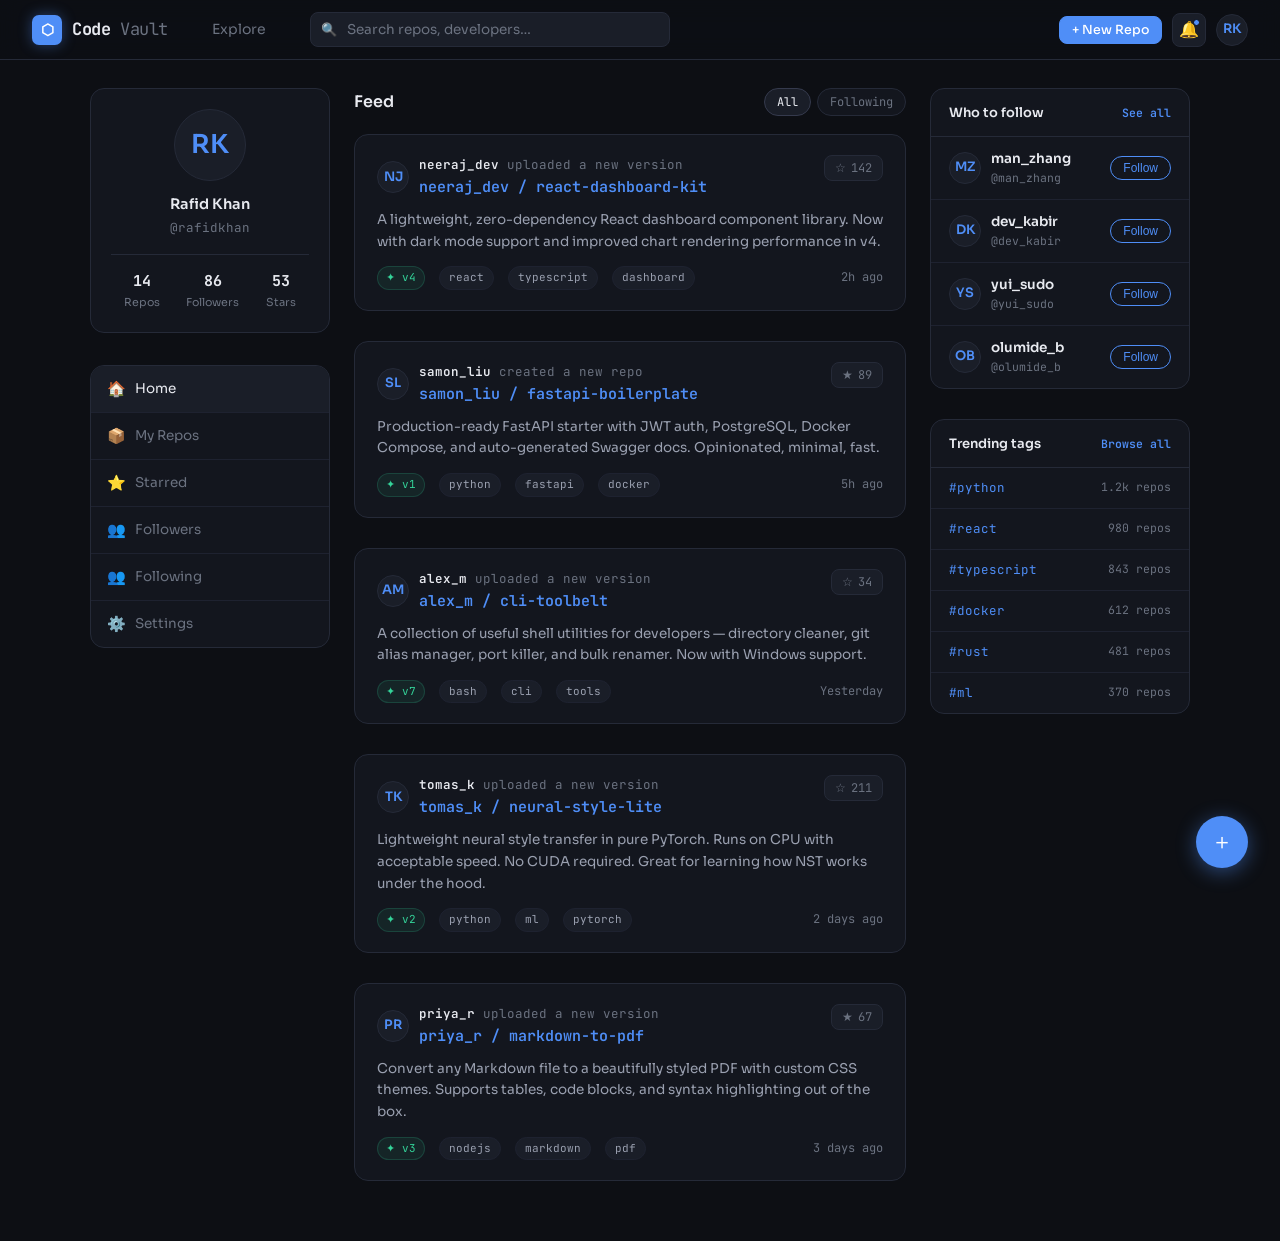
==== feed.html @ 76344f7e "Initial commit" ====
<!DOCTYPE html>
<html lang="en">

<head>
  <meta charset="UTF-8" />
  <meta name="viewport" content="width=device-width, initial-scale=1.0" />
  <title>Feed — CodeVault</title>
  <link rel="stylesheet" href="style.css" />
  <style>
    /* ---- Feed Layout ---- */
    .feed-layout {
      max-width: 1160px;
      margin: 0 auto;
      padding: 28px 30px 60px;/* fix: increase spacing in feed.html*/
      display: grid;
      grid-template-columns: 240px 1fr 260px;
      gap: 24px;
      align-items: start;
      
    }

    /* ---- Sidebar Left ---- */
    .sidebar-left {
      position: sticky;
      top: calc(var(--nav-h) + 24px);
      gap:20px;/* add: increase spacing in feed.html*/
      display: flex;/* add: increase spacing in feed.html*/
      flex-direction: column;/* add: increase spacing in feed.html*/
    }

    .sidebar-profile {
      background: var(--bg-2);
      border: 1px solid var(--border);
      border-radius: var(--radius-lg);
      padding: 20px;
      margin-bottom: 12px;
      text-align: center;
    }

    .sidebar-profile .avatar {
      margin: 0 auto 12px;
    }

    .sidebar-profile .profile-name {
      font-size: 14.5px;
      font-weight: 600;
      margin-bottom: 2px;
    }

    .sidebar-profile .profile-handle {
      font-size: 12.5px;
      color: var(--text-muted);
      font-family: var(--font-mono);
      margin-bottom: 16px;
    }

    .profile-stats {
      display: flex;
      justify-content: space-around;
      border-top: 1px solid var(--border);
      padding-top: 14px;
    }

    .profile-stat {
      text-align: center;
    }

    .profile-stat .n {
      font-family: var(--font-mono);
      font-size: 15px;
      font-weight: 700;
      color: var(--text);
    }

    .profile-stat .l {
      font-size: 11px;
      color: var(--text-muted);
      margin-top: 1px;
    }

    .sidebar-nav {
      background: var(--bg-2);
      border: 1px solid var(--border);
      border-radius: var(--radius-lg);
      overflow: hidden;
    }

    .sidebar-nav a {
      display: flex;
      align-items: center;
      gap: 10px;
      padding: 11px 16px;
      font-size: 13.5px;
      color: var(--text-muted);
      border-bottom: 1px solid var(--border-soft);
      transition: background 0.15s, color 0.15s;
    }

    .sidebar-nav a:last-child {
      border-bottom: none;
    }

    .sidebar-nav a:hover,
    .sidebar-nav a.active {
      background: var(--bg-3);
      color: var(--text);
    }

    .sidebar-nav a .nav-icon {
      font-size: 15px;
      width: 18px;
      text-align: center;
    }

    .sidebar-nav a .nav-badge {
      margin-left: auto;
      background: var(--accent);
      color: #fff;
      font-size: 10.5px;
      font-family: var(--font-mono);
      padding: 1px 6px;
      border-radius: var(--radius-full);
    }

    /* ---- Main Feed ---- */
    .feed-main {}

    .feed-header {
      display: flex;
      align-items: center;
      justify-content: space-between;
      margin-bottom: 18px;
    }

    .feed-header h2 {
      font-size: 16px;
      font-weight: 600;
    }

    .feed-filters {
      display: flex;
      gap: 6px;
    }

    .filter-btn {
      padding: 5px 12px;
      border-radius: var(--radius-full);
      font-size: 12px;
      font-family: var(--font-mono);
      background: var(--bg-2);
      border: 1px solid var(--border);
      color: var(--text-muted);
      cursor: pointer;
      transition: all 0.15s;
    }

    .filter-btn.active,
    .filter-btn:hover {
      background: var(--bg-3);
      color: var(--text);
      border-color: #353a4d;
    }

    .feed-list {
      display: flex;
      flex-direction: column;
      gap: 30px; /* fix: increase spacing in feed.html */
    }

    /* Repo card extended for feed */
    .feed-repo-card {
      background: var(--bg-2);
      border: 1px solid var(--border);
      border-radius: var(--radius-lg);
      padding: 20px 22px;
      transition: border-color 0.2s;
      cursor: pointer;
    }

    .feed-repo-card:hover {
      border-color: #2e3448;
    }

    .frc-top {
      display: flex;
      align-items: flex-start;
      justify-content: space-between;
      gap: 12px;
      margin-bottom: 10px;
    }

    .frc-meta {
      display: flex;
      align-items: center;
      gap: 10px;
    }

    .frc-meta .avatar {
      flex-shrink: 0;
    }

    .frc-meta .by {
      font-size: 12.5px;
      color: var(--text-muted);
      font-family: var(--font-mono);
    }

    .frc-meta .by strong {
      color: var(--text);
      font-weight: 600;
    }

    .frc-meta .repo-name {
      font-size: 15px;
      font-weight: 600;
      font-family: var(--font-mono);
      color: var(--accent);
    }

    .frc-desc {
      font-size: 13.5px;
      color: var(--text-dim);
      line-height: 1.6;
      margin-bottom: 14px;
    }

    .frc-footer {
      display: flex;
      align-items: center;
      gap: 14px;
      flex-wrap: wrap;
    }

    .frc-footer .repo-meta {
      display: flex;
      align-items: center;
      gap: 5px;
      font-size: 12px;
      color: var(--text-muted);
      font-family: var(--font-mono);
    }

    .version-chip {
      display: inline-flex;
      align-items: center;
      gap: 4px;
      padding: 2px 8px;
      border-radius: var(--radius-full);
      font-size: 11px;
      font-family: var(--font-mono);
      background: rgba(52, 211, 153, 0.08);
      color: var(--green);
      border: 1px solid rgba(52, 211, 153, 0.18);
    }

    /* New repo upload activity */
    .activity-label {
      font-size: 11.5px;
      color: var(--text-muted);
      font-family: var(--font-mono);
      margin-bottom: 8px;
      display: flex;
      align-items: center;
      gap: 6px;
    }

    .activity-label::before {
      content: '';
      width: 6px;
      height: 6px;
      border-radius: 50%;
      background: var(--accent);
    }

    /* ---- Sidebar Right ---- */
    .sidebar-right {
      position: sticky;
      top: calc(var(--nav-h) + 24px);
      display: flex;
      flex-direction: column;
      gap: 30px;/* fix:fix: increase spacing in feed.html*/
    }

    .sidebar-widget {
      background: var(--bg-2);
      border: 1px solid var(--border);
      border-radius: var(--radius-lg);
      overflow: hidden;
    }

    .widget-header {
      padding: 14px 18px 12px;
      font-size: 13px;
      font-weight: 600;
      border-bottom: 1px solid var(--border);
      display: flex;
      align-items: center;
      justify-content: space-between;
    }

    .widget-header a {
      font-size: 11.5px;
      color: var(--accent);
      font-family: var(--font-mono);
    }

    /* Suggested users */
    .suggest-user {
      display: flex;
      align-items: center;
      gap: 10px;
      padding: 11px 18px;
      border-bottom: 1px solid var(--border-soft);
      transition: background 0.15s;
    }

    .suggest-user:last-child {
      border-bottom: none;
    }

    .suggest-user:hover {
      background: var(--bg-3);
    }

    .suggest-user .info {
      flex: 1;
      min-width: 0;
    }

    .suggest-user .info .name {
      font-size: 13.5px;
      font-weight: 600;
      white-space: nowrap;
      overflow: hidden;
      text-overflow: ellipsis;
    }

    .suggest-user .info .handle {
      font-size: 11.5px;
      color: var(--text-muted);
      font-family: var(--font-mono);
    }

    .follow-btn {
      padding: 4px 12px;
      border-radius: var(--radius-full);
      font-size: 12px;
      font-weight: 500;
      background: transparent;
      border: 1px solid var(--accent);
      color: var(--accent);
      cursor: pointer;
      transition: all 0.15s;
      white-space: nowrap;
    }

    .follow-btn:hover,
    .follow-btn.following {
      background: var(--accent);
      color: #fff;
    }

    /* Trending tags */
    .trending-tag {
      display: flex;
      align-items: center;
      justify-content: space-between;
      padding: 10px 18px;
      border-bottom: 1px solid var(--border-soft);
      font-size: 13px;
      transition: background 0.15s;
      cursor: pointer;
    }

    .trending-tag:last-child {
      border-bottom: none;
    }

    .trending-tag:hover {
      background: var(--bg-3);
    }

    .trending-tag .t-name {
      font-family: var(--font-mono);
      font-size: 12.5px;
      color: var(--accent);
    }

    .trending-tag .t-count {
      font-size: 11.5px;
      color: var(--text-muted);
      font-family: var(--font-mono);
    }

    /* ---- New Repo FAB ---- */
    .fab {
      position: fixed;
      bottom: 32px;
      right: 32px;
      z-index: 90;
    }

    .fab button {
      width: 52px;
      height: 52px;
      border-radius: var(--radius-full);
      background: var(--accent);
      border: none;
      color: #fff;
      font-size: 22px;
      cursor: pointer;
      box-shadow: 0 4px 20px rgba(79, 142, 247, 0.45);
      transition: transform 0.2s, box-shadow 0.2s;
      display: flex;
      align-items: center;
      justify-content: center;
    }

    .fab button:hover {
      transform: scale(1.08);
      box-shadow: 0 6px 28px rgba(79, 142, 247, 0.6);
    }

    /* ---- Notification bell ---- */
    .notif-btn {
      position: relative;
      width: 34px;
      height: 34px;
      border-radius: var(--radius);
      background: var(--bg-3);
      border: 1px solid var(--border);
      display: flex;
      align-items: center;
      justify-content: center;
      font-size: 16px;
      cursor: pointer;
      transition: background 0.15s;
      color: var(--text-muted);
    }

    .notif-btn:hover {
      background: #1e2332;
      color: var(--text);
    }

    .notif-dot {
      position: absolute;
      top: 5px;
      right: 5px;
      width: 7px;
      height: 7px;
      border-radius: 50%;
      background: var(--accent);
      border: 1.5px solid var(--bg);
    }

    /* ---- Responsive ---- */
    @media (max-width: 1024px) {
      .feed-layout {
        grid-template-columns: 220px 1fr;
      }

      .sidebar-right {
        display: none;
      }
    }

    @media (max-width: 720px) {
      .feed-layout {
        grid-template-columns: 1fr;
        padding: 16px;
      }

      .sidebar-left {
        position: static;
        display: none;
      }
    }
  </style>
</head>

<body>

  <!-- ===== NAVBAR ===== -->
  <nav class="navbar">
    <a href="feed.html" class="nav-logo">
      <div class="logo-icon">⬡</div>
      Code<span class="dim">Vault</span>
    </a>

    <div class="nav-links">
      <a href="#">Explore</a>
    </div>

    <div class="nav-search">
      <span class="search-icon">🔍</span>
      <input type="text" placeholder="Search repos, developers…" />
    </div>

    <div class="nav-right">
      <a href="new_repository.html"><button class="btn btn-primary btn-sm new-repo-btn">+ New Repo</button></a>

      <a href="notification.html">
        <div class="notif-btn">
          🔔
          <div class="notif-dot"></div>
        </div>
      </a>

      <div class="user-menu">
        <div class="avatar" onclick="toggleDropdown()">RK</div>
        <div class="user-dropdown" id="userDropdown">
          <a href="#">👤 My Profile</a>
          <a href="#">⚙️ Settings</a>
          <div class="dd-divider"></div>
          <a href="index.html" class="danger">🚪 Sign out</a>
        </div>
      </div>
    </div>
  </nav>

  <!-- ===== PAGE ===== -->
  <div class="page-wrap">
    <div class="feed-layout">

      <!-- ===== LEFT SIDEBAR ===== -->
      <aside class="sidebar-left">
        <div class="sidebar-profile">
          <div class="avatar xl">RK</div>
          <div class="profile-name">Rafid Khan</div>
          <div class="profile-handle">@rafidkhan</div>
          <div class="profile-stats">
            <div class="profile-stat">
              <div class="n">14</div>
              <div class="l">Repos</div>
            </div>
            <div class="profile-stat">
              <div class="n">86</div>
              <div class="l">Followers</div>
            </div>
            <div class="profile-stat">
              <div class="n">53</div>
              <div class="l">Stars</div>
            </div>
          </div>
        </div>

        <nav class="sidebar-nav">
          <a href="feed.html" class="active"><span class="nav-icon">🏠</span> Home</a>
          <a href="#"><span class="nav-icon">📦</span> My Repos</a>
          <a href="#"><span class="nav-icon">⭐</span> Starred</a>
          <a href="#"><span class="nav-icon">👥</span> Followers</a>
          <a href="#"><span class="nav-icon">👥</span> Following</a>
          <a href="#"><span class="nav-icon">⚙️</span> Settings</a>
        </nav>
      </aside>

      <!-- ===== MAIN FEED ===== -->
      <main class="feed-main">
        <div class="feed-header">
          <h2>Feed</h2>
          <div class="feed-filters">
            <button class="filter-btn active">All</button>
            <button class="filter-btn">Following</button>
          </div>
        </div>

        <div class="feed-list">

          <!-- Card 1 -->
          <div class="feed-repo-card anim-fadeup" style="animation-delay:0.05s">
            <div class="frc-top">
              <div class="frc-meta">
                <div class="avatar">NJ</div>
                <div>
                  <div class="by"><strong>neeraj_dev</strong> uploaded a new version</div>
                  <div class="repo-name">neeraj_dev / react-dashboard-kit</div>
                </div>
              </div>
              <button class="star-btn" onclick="toggleStar(this)">☆ <span>142</span></button>
            </div>
            <p class="frc-desc">A lightweight, zero-dependency React dashboard component library. Now with dark mode
              support and improved chart rendering performance in v4.</p>
            <div class="frc-footer">
              <div class="version-chip">✦ v4</div>
              <span class="tag">react</span>
              <span class="tag">typescript</span>
              <span class="tag">dashboard</span>
              <div class="repo-meta" style="margin-left:auto; color: var(--text-muted);">2h ago</div>
            </div>
          </div>

          <!-- Card 2 -->
          <div class="feed-repo-card anim-fadeup" style="animation-delay:0.1s">
            <div class="frc-top">
              <div class="frc-meta">
                <div class="avatar">SL</div>
                <div>
                  <div class="by"><strong>samon_liu</strong> created a new repo</div>
                  <div class="repo-name">samon_liu / fastapi-boilerplate</div>
                </div>
              </div>
              <button class="star-btn starred" onclick="toggleStar(this)">★ <span>89</span></button>
            </div>
            <p class="frc-desc">Production-ready FastAPI starter with JWT auth, PostgreSQL, Docker Compose, and
              auto-generated Swagger docs. Opinionated, minimal, fast.</p>
            <div class="frc-footer">
              <div class="version-chip">✦ v1</div>
              <span class="tag">python</span>
              <span class="tag">fastapi</span>
              <span class="tag">docker</span>
              <div class="repo-meta" style="margin-left:auto; color: var(--text-muted);">5h ago</div>
            </div>
          </div>

          <!-- Card 3 -->
          <div class="feed-repo-card anim-fadeup" style="animation-delay:0.15s">
            <div class="frc-top">
              <div class="frc-meta">
                <div class="avatar">AM</div>
                <div>
                  <div class="by"><strong>alex_m</strong> uploaded a new version</div>
                  <div class="repo-name">alex_m / cli-toolbelt</div>
                </div>
              </div>
              <button class="star-btn" onclick="toggleStar(this)">☆ <span>34</span></button>
            </div>
            <p class="frc-desc">A collection of useful shell utilities for developers — directory cleaner, git alias
              manager, port killer, and bulk renamer. Now with Windows support.</p>
            <div class="frc-footer">
              <div class="version-chip">✦ v7</div>
              <span class="tag">bash</span>
              <span class="tag">cli</span>
              <span class="tag">tools</span>
              <div class="repo-meta" style="margin-left:auto; color: var(--text-muted);">Yesterday</div>
            </div>
          </div>

          <!-- Card 4 -->
          <div class="feed-repo-card anim-fadeup" style="animation-delay:0.2s">
            <div class="frc-top">
              <div class="frc-meta">
                <div class="avatar">TK</div>
                <div>
                  <div class="by"><strong>tomas_k</strong> uploaded a new version</div>
                  <div class="repo-name">tomas_k / neural-style-lite</div>
                </div>
              </div>
              <button class="star-btn" onclick="toggleStar(this)">☆ <span>211</span></button>
            </div>
            <p class="frc-desc">Lightweight neural style transfer in pure PyTorch. Runs on CPU with acceptable speed. No
              CUDA required. Great for learning how NST works under the hood.</p>
            <div class="frc-footer">
              <div class="version-chip">✦ v2</div>
              <span class="tag">python</span>
              <span class="tag">ml</span>
              <span class="tag">pytorch</span>
              <div class="repo-meta" style="margin-left:auto; color: var(--text-muted);">2 days ago</div>
            </div>
          </div>

          <!-- Card 5 -->
          <div class="feed-repo-card anim-fadeup" style="animation-delay:0.25s">
            <div class="frc-top">
              <div class="frc-meta">
                <div class="avatar">PR</div>
                <div>
                  <div class="by"><strong>priya_r</strong> uploaded a new version</div>
                  <div class="repo-name">priya_r / markdown-to-pdf</div>
                </div>
              </div>
              <button class="star-btn starred" onclick="toggleStar(this)">★ <span>67</span></button>
            </div>
            <p class="frc-desc">Convert any Markdown file to a beautifully styled PDF with custom CSS themes. Supports
              tables, code blocks, and syntax highlighting out of the box.</p>
            <div class="frc-footer">
              <div class="version-chip">✦ v3</div>
              <span class="tag">nodejs</span>
              <span class="tag">markdown</span>
              <span class="tag">pdf</span>
              <div class="repo-meta" style="margin-left:auto; color: var(--text-muted);">3 days ago</div>
            </div>
          </div>

        </div>
      </main>

      <!-- ===== RIGHT SIDEBAR ===== -->
      <aside class="sidebar-right">

        <!-- Suggested Users -->
        <div class="sidebar-widget">
          <div class="widget-header">
            Who to follow
            <a href="#">See all</a>
          </div>
          <div class="suggest-user">
            <div class="avatar">MZ</div>
            <div class="info">
              <div class="name">man_zhang</div>
              <div class="handle">@man_zhang</div>
            </div>
            <button class="follow-btn" onclick="toggleFollow(this)">Follow</button>
          </div>
          <div class="suggest-user">
            <div class="avatar">DK</div>
            <div class="info">
              <div class="name">dev_kabir</div>
              <div class="handle">@dev_kabir</div>
            </div>
            <button class="follow-btn" onclick="toggleFollow(this)">Follow</button>
          </div>
          <div class="suggest-user">
            <div class="avatar">YS</div>
            <div class="info">
              <div class="name">yui_sudo</div>
              <div class="handle">@yui_sudo</div>
            </div>
            <button class="follow-btn" onclick="toggleFollow(this)">Follow</button>
          </div>
          <div class="suggest-user">
            <div class="avatar">OB</div>
            <div class="info">
              <div class="name">olumide_b</div>
              <div class="handle">@olumide_b</div>
            </div>
            <button class="follow-btn" onclick="toggleFollow(this)">Follow</button>
          </div>
        </div>

        <!-- Trending Tags -->
        <div class="sidebar-widget">
          <div class="widget-header">
            Trending tags
            <a href="#">Browse all</a>
          </div>
          <div class="trending-tag"><span class="t-name">#python</span><span class="t-count">1.2k repos</span></div>
          <div class="trending-tag"><span class="t-name">#react</span><span class="t-count">980 repos</span></div>
          <div class="trending-tag"><span class="t-name">#typescript</span><span class="t-count">843 repos</span></div>
          <div class="trending-tag"><span class="t-name">#docker</span><span class="t-count">612 repos</span></div>
          <div class="trending-tag"><span class="t-name">#rust</span><span class="t-count">481 repos</span></div>
          <div class="trending-tag"><span class="t-name">#ml</span><span class="t-count">370 repos</span></div>
        </div>

      </aside>

    </div>
  </div>

  <!-- FAB: New Repo -->
  <div class="fab">
    <a href="new_repository.html"><button title="New Repository">＋</button></a>
  </div>

  <script>
    // Dropdown toggle
    function toggleDropdown() {
      document.getElementById('userDropdown').classList.toggle('open');
    }
    document.addEventListener('click', function (e) {
      const menu = document.querySelector('.user-menu');
      if (!menu.contains(e.target)) {
        document.getElementById('userDropdown').classList.remove('open');
      }
    });

    // // Star toggle
    // function toggleStar(btn) {
    //   const starred = btn.classList.contains('starred');
    //   const countEl = btn.querySelector('span');
    //   let count = parseInt(countEl.textContent);
    //   if (starred) {
    //     btn.classList.remove('starred');
    //     btn.innerHTML = '☆ <span>' + (count - 1) + '</span>';
    //   } else {
    //     btn.classList.add('starred');
    //     btn.innerHTML = '★ <span>' + (count + 1) + '</span>';
    //   }
    // }

    // // Follow toggle
    // function toggleFollow(btn) {
    //   if (btn.classList.contains('following')) {
    //     btn.classList.remove('following');
    //     btn.textContent = 'Follow';
    //   } else {
    //     btn.classList.add('following');
    //     btn.textContent = 'Following';
    //   }
    // }

    // Feed filter
    document.querySelectorAll('.filter-btn').forEach(btn => {
      btn.addEventListener('click', function () {
        document.querySelectorAll('.filter-btn').forEach(b => b.classList.remove('active'));
        this.classList.add('active');
      });
    });
  </script>
</body>

</html>
---- style.css ----
/* ============================================
   CodeVault — Common Stylesheet
   Theme: Dark, clean, developer-focused
   Font: JetBrains Mono + Sora
============================================ */

@import url('https://fonts.googleapis.com/css2?family=JetBrains+Mono:wght@400;500;700&family=Sora:wght@300;400;500;600;700&display=swap');

/* ---- Variables ---- */
:root {
  --bg:          #0d0f14;
  --bg-2:        #13161e;
  --bg-3:        #1a1e28;
  --border:      #252a38;
  --border-soft: #1e2230;

  --text:        #e8eaf0;
  --text-muted:  #6b7280;
  --text-dim:    #9aa0b0;

  --accent:      #4f8ef7;
  --accent-glow: rgba(79, 142, 247, 0.15);
  --accent-dark: #2563eb;

  --green:       #34d399;
  --red:         #f87171;
  --yellow:      #fbbf24;

  --radius:      8px;
  --radius-lg:   14px;
  --radius-full: 9999px;

  --shadow:      0 2px 12px rgba(0,0,0,0.4);
  --shadow-lg:   0 8px 32px rgba(0,0,0,0.5);

  --font-mono:   'JetBrains Mono', monospace;
  --font-body:   'Sora', sans-serif;

  --nav-h:       60px;
}

/* ---- Reset ---- */
*, *::before, *::after { box-sizing: border-box; margin: 0; padding: 0; }

html { scroll-behavior: smooth; }

body {
  background: var(--bg);
  color: var(--text);
  font-family: var(--font-body);
  font-size: 15px;
  line-height: 1.6;
  -webkit-font-smoothing: antialiased;
}

a { color: inherit; text-decoration: none; }
ul { list-style: none; }
img { display: block; max-width: 100%; }

/* ---- Scrollbar ---- */
::-webkit-scrollbar { width: 6px; }
::-webkit-scrollbar-track { background: var(--bg); }
::-webkit-scrollbar-thumb { background: var(--border); border-radius: 4px; }
::-webkit-scrollbar-thumb:hover { background: #353a4d; }

/* ---- Typography ---- */
h1, h2, h3, h4 { font-weight: 600; line-height: 1.25; }
.mono { font-family: var(--font-mono); }

/* ---- Navbar ---- */
.navbar {
  position: fixed;
  top: 0; left: 0; right: 0;
  height: var(--nav-h);
  background: rgba(13, 15, 20, 0.85);
  backdrop-filter: blur(12px);
  border-bottom: 1px solid var(--border);
  display: flex;
  align-items: center;
  padding: 0 32px;
  gap: 32px;
  z-index: 100;
}

.nav-logo {
  display: flex;
  align-items: center;
  gap: 10px;
  font-family: var(--font-mono);
  font-weight: 700;
  font-size: 17px;
  letter-spacing: -0.5px;
  color: var(--text);
  flex-shrink: 0;
}

.nav-logo .logo-icon {
  width: 30px; height: 30px;
  background: var(--accent);
  border-radius: 7px;
  display: flex; align-items: center; justify-content: center;
  font-size: 15px;
  color: #fff;
  box-shadow: 0 0 14px rgba(79,142,247,0.4);
}

.nav-logo span.dim { color: var(--text-muted); font-weight: 400; }

.nav-links {
  display: flex;
  align-items: center;
  gap: 4px;
}

.nav-links a {
  font-size: 14px;
  color: var(--text-muted);
  padding: 6px 12px;
  border-radius: var(--radius);
  transition: color 0.2s, background 0.2s;
}

.nav-links a:hover,
.nav-links a.active {
  color: var(--text);
  background: var(--bg-3);
}

.nav-search {
  flex: 1;
  max-width: 360px;
  position: relative;
}

.nav-search input {
  width: 100%;
  background: var(--bg-3);
  border: 1px solid var(--border);
  border-radius: var(--radius);
  color: var(--text);
  font-family: var(--font-body);
  font-size: 13.5px;
  padding: 8px 14px 8px 36px;
  outline: none;
  transition: border-color 0.2s, box-shadow 0.2s;
}

.nav-search input::placeholder { color: var(--text-muted); }
.nav-search input:focus {
  border-color: var(--accent);
  box-shadow: 0 0 0 3px var(--accent-glow);
}

.nav-search .search-icon {
  position: absolute;
  left: 11px; top: 50%;
  transform: translateY(-50%);
  color: var(--text-muted);
  font-size: 13px;
  pointer-events: none;
}

.nav-right {
  margin-left: auto;
  display: flex;
  align-items: center;
  gap: 10px;
}

/* ---- User dropdown ---- */
    .user-menu {
      position: relative;
    }

    .user-dropdown {
      position: absolute;
      top: calc(100% + 8px);
      right: 0;
      width: 200px;
      background: var(--bg-2);
      border: 1px solid var(--border);
      border-radius: var(--radius-lg);
      box-shadow: var(--shadow-lg);
      overflow: hidden;
      display: none;
      z-index: 50;
    }

    .user-dropdown.open { display: block; animation: fadeUp 0.15s ease; }

    .user-dropdown a {
      display: flex;
      align-items: center;
      gap: 10px;
      padding: 10px 16px;
      font-size: 13.5px;
      color: var(--text-dim);
      border-bottom: 1px solid var(--border-soft);
      transition: background 0.15s, color 0.15s;
    }

    .user-dropdown a:last-child { border-bottom: none; }
    .user-dropdown a:hover { background: var(--bg-3); color: var(--text); }
    .user-dropdown a.danger:hover { color: var(--red); }

    .user-dropdown .dd-divider {
      height: 1px;
      background: var(--border);
      margin: 4px 0;
    }

/* ---- Buttons ---- */
.btn {
  display: inline-flex;
  align-items: center;
  gap: 7px;
  padding: 8px 18px;
  border-radius: var(--radius);
  font-family: var(--font-body);
  font-size: 13.5px;
  font-weight: 500;
  cursor: pointer;
  border: 1px solid transparent;
  transition: all 0.2s;
  white-space: nowrap;
}

.btn-primary {
  background: var(--accent);
  color: #fff;
  border-color: var(--accent);
}
.btn-primary:hover {
  background: var(--accent-dark);
  border-color: var(--accent-dark);
  box-shadow: 0 0 16px rgba(79,142,247,0.35);
}

.btn-ghost {
  background: transparent;
  color: var(--text-muted);
  border-color: var(--border);
}
.btn-ghost:hover {
  background: var(--bg-3);
  color: var(--text);
  border-color: #353a4d;
}

.btn-outline {
  background: transparent;
  color: var(--accent);
  border-color: var(--accent);
}
.btn-outline:hover {
  background: var(--accent-glow);
}

.btn-sm {
  padding: 5px 12px;
  font-size: 12.5px;
}

/* ---- Avatar ---- */
.avatar {
  width: 32px; height: 32px;
  border-radius: var(--radius-full);
  background: var(--bg-3);
  border: 1px solid var(--border);
  display: flex; align-items: center; justify-content: center;
  font-size: 13px;
  font-weight: 600;
  color: var(--accent);
  overflow: hidden;
  flex-shrink: 0;
  cursor: pointer;
}

.avatar.lg { width: 48px; height: 48px; font-size: 18px; }
.avatar.xl { width: 72px; height: 72px; font-size: 26px; }

/* ---- Badge ---- */
.badge {
  display: inline-flex;
  align-items: center;
  gap: 4px;
  padding: 2px 9px;
  border-radius: var(--radius-full);
  font-size: 11.5px;
  font-weight: 500;
  font-family: var(--font-mono);
}

.badge-blue   { background: rgba(79,142,247,0.12); color: var(--accent); border: 1px solid rgba(79,142,247,0.2); }
.badge-green  { background: rgba(52,211,153,0.1);  color: var(--green);  border: 1px solid rgba(52,211,153,0.2); }
.badge-gray   { background: var(--bg-3);           color: var(--text-muted); border: 1px solid var(--border); }
.badge-yellow { background: rgba(251,191,36,0.1);  color: var(--yellow); border: 1px solid rgba(251,191,36,0.2); }

/* ---- Card ---- */
.card {
  background: var(--bg-2);
  border: 1px solid var(--border);
  border-radius: var(--radius-lg);
  padding: 20px 24px;
  transition: border-color 0.2s, box-shadow 0.2s;
}
.card:hover {
  border-color: #2e3448;
  box-shadow: var(--shadow);
}

/* ---- Divider ---- */
.divider {
  height: 1px;
  background: var(--border);
  margin: 0;
}

/* ---- Tag ---- */
.tag {
  display: inline-block;
  padding: 2px 9px;
  border-radius: var(--radius-full);
  font-size: 11px;
  font-family: var(--font-mono);
  background: var(--bg-3);
  color: var(--text-dim);
  border: 1px solid var(--border-soft);
}

/* ---- Repo Card (shared) ---- */
.repo-card {
  background: var(--bg-2);
  border: 1px solid var(--border);
  border-radius: var(--radius-lg);
  padding: 20px 22px;
  transition: border-color 0.2s, box-shadow 0.2s;
  cursor: pointer;
}
.repo-card:hover {
  border-color: #2e3448;
  box-shadow: 0 4px 20px rgba(0,0,0,0.35);
}

.repo-card-header {
  display: flex;
  align-items: center;
  justify-content: space-between;
  margin-bottom: 10px;
}

.repo-card-title {
  display: flex;
  align-items: center;
  gap: 10px;
}

.repo-card-title .repo-icon {
  width: 34px; height: 34px;
  background: var(--bg-3);
  border: 1px solid var(--border);
  border-radius: 8px;
  display: flex; align-items: center; justify-content: center;
  font-size: 15px;
  flex-shrink: 0;
}

.repo-card-title h3 {
  font-size: 14.5px;
  font-weight: 600;
  color: var(--text);
  font-family: var(--font-mono);
}

.repo-card-title .repo-owner {
  font-size: 12.5px;
  color: var(--text-muted);
  font-family: var(--font-mono);
}

.repo-card p {
  font-size: 13px;
  color: var(--text-dim);
  line-height: 1.55;
  margin-bottom: 14px;
}

.repo-card-footer {
  display: flex;
  align-items: center;
  gap: 14px;
  flex-wrap: wrap;
}

.repo-meta {
  display: flex;
  align-items: center;
  gap: 5px;
  font-size: 12px;
  color: var(--text-muted);
  font-family: var(--font-mono);
}

.repo-meta svg, .repo-meta .icon { font-size: 12px; }

/* ---- Star Button ---- */
.star-btn {
  display: inline-flex;
  align-items: center;
  gap: 5px;
  padding: 4px 10px;
  border-radius: var(--radius);
  background: var(--bg-3);
  border: 1px solid var(--border);
  color: var(--text-muted);
  font-size: 12px;
  font-family: var(--font-mono);
  transition: all 0.2s;
}


/* ---- Page layout ---- */
.page-wrap {
  padding-top: var(--nav-h);
  min-height: 100vh;
}

/* ---- Animations ---- */
@keyframes fadeUp {
  from { opacity: 0; transform: translateY(18px); }
  to   { opacity: 1; transform: translateY(0); }
}

@keyframes fadeIn {
  from { opacity: 0; }
  to   { opacity: 1; }
}

@keyframes pulse-glow {
  0%, 100% { box-shadow: 0 0 14px rgba(79,142,247,0.3); }
  50%       { box-shadow: 0 0 26px rgba(79,142,247,0.55); }
}

.anim-fadeup { animation: fadeUp 0.5s ease forwards; }
.anim-fadein { animation: fadeIn 0.4s ease forwards; }

/* ---- Utility ---- */
.text-muted  { color: var(--text-muted); }
.text-accent { color: var(--accent); }
.text-green  { color: var(--green); }
.text-mono   { font-family: var(--font-mono); }
.flex        { display: flex; }
.items-center { align-items: center; }
.gap-8       { gap: 8px; }
.gap-12      { gap: 12px; }
.mt-4        { margin-top: 4px; }
.mt-8        { margin-top: 8px; }
.mt-16       { margin-top: 16px; }

/* ---- Responsive ---- */
@media (max-width: 768px) {
  .navbar { padding: 0 16px; gap: 12px; }
  /*.nav-links { display: none; }*/
  .new-repo-btn{display: none ;}
  .nav-search { max-width: 200px; }
}
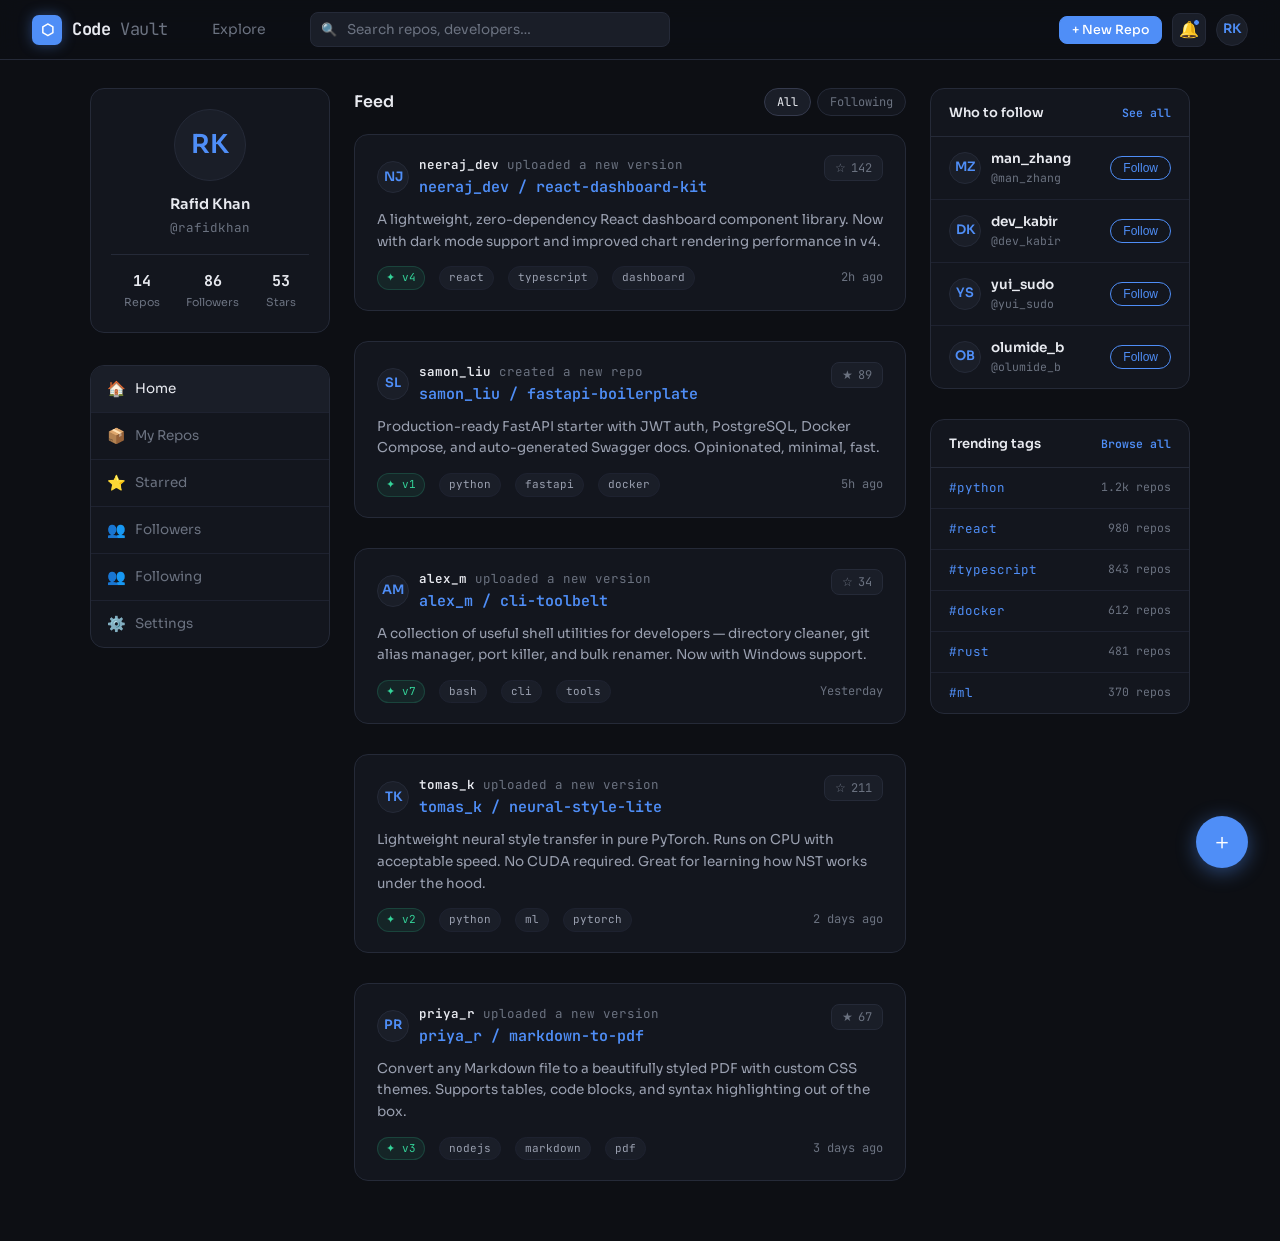
==== commit cd3fae88: "remove: unnecessary comments from feed.html" ====
--- a/feed.html
+++ b/feed.html
@@ -11,7 +11,7 @@
     .feed-layout {
       max-width: 1160px;
       margin: 0 auto;
-      padding: 28px 30px 60px;/* fix: increase spacing in feed.html*/
+      padding: 28px 30px 60px;
       display: grid;
       grid-template-columns: 240px 1fr 260px;
       gap: 24px;
@@ -23,9 +23,9 @@
     .sidebar-left {
       position: sticky;
       top: calc(var(--nav-h) + 24px);
-      gap:20px;/* add: increase spacing in feed.html*/
-      display: flex;/* add: increase spacing in feed.html*/
-      flex-direction: column;/* add: increase spacing in feed.html*/
+      gap:20px;
+      display: flex;
+      flex-direction: column;
     }
 
     .sidebar-profile {
@@ -164,7 +164,7 @@
     .feed-list {
       display: flex;
       flex-direction: column;
-      gap: 30px; /* fix: increase spacing in feed.html */
+      gap: 30px; 
     }
 
     /* Repo card extended for feed */
@@ -278,7 +278,7 @@
       top: calc(var(--nav-h) + 24px);
       display: flex;
       flex-direction: column;
-      gap: 30px;/* fix:fix: increase spacing in feed.html*/
+      gap: 30px;
     }
 
     .sidebar-widget {
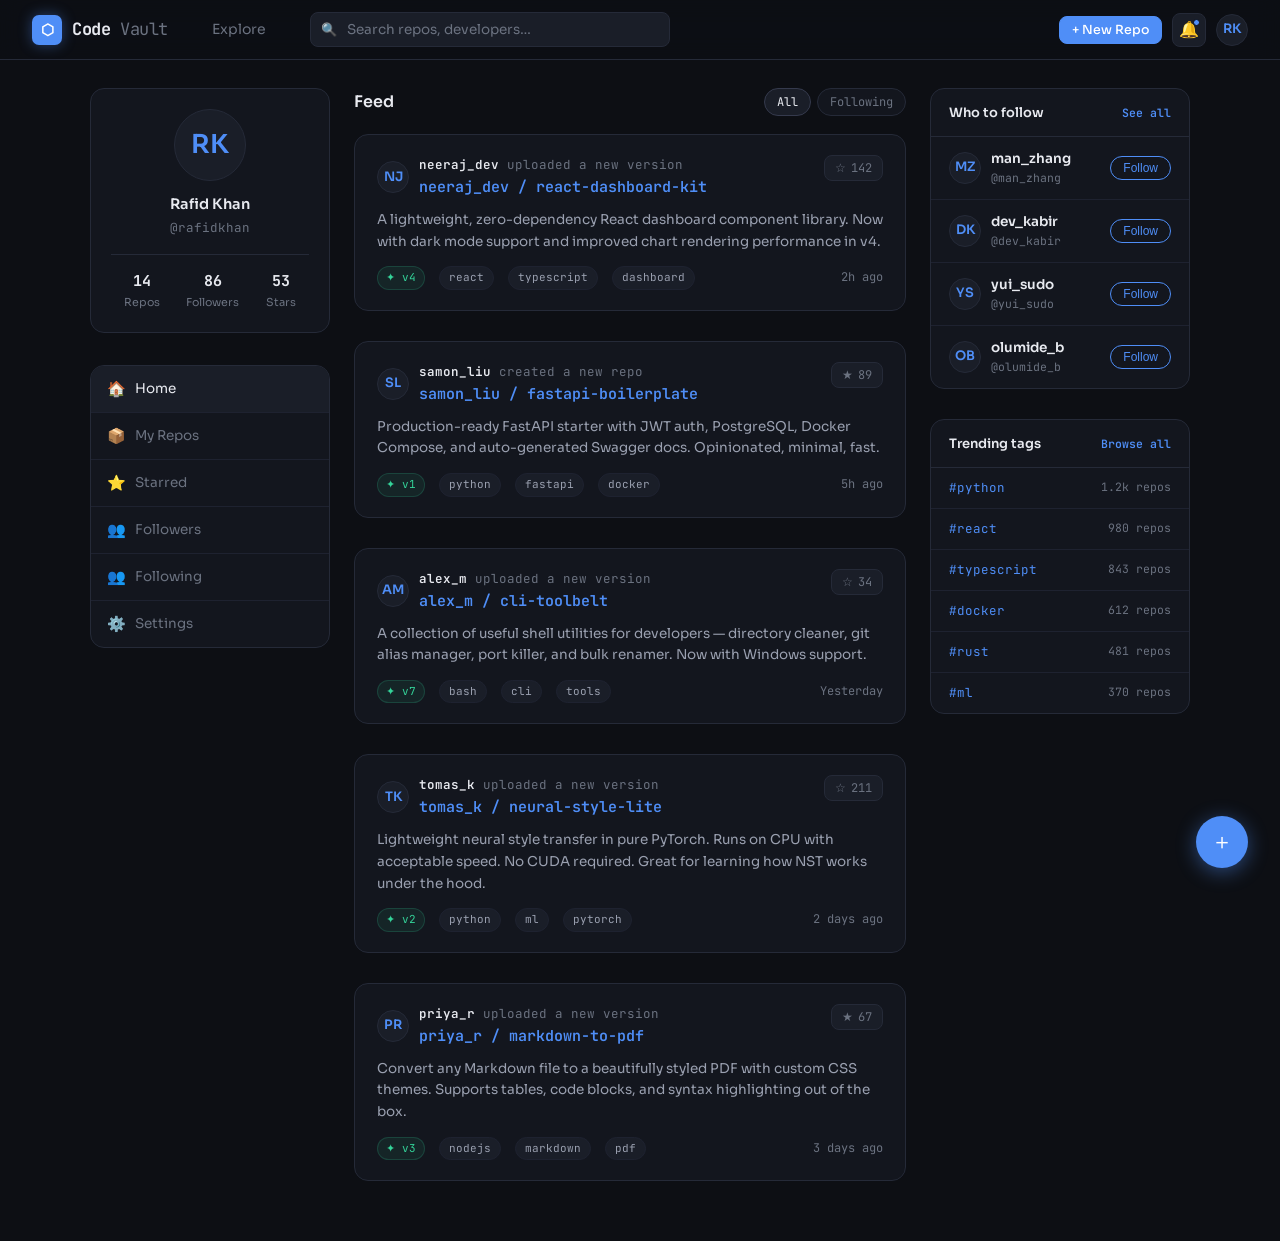
==== commit 04e199f3: "feat: add followers.html and keep all the styles in css file" ====
--- a/feed.html
+++ b/feed.html
@@ -6,477 +6,6 @@
   <meta name="viewport" content="width=device-width, initial-scale=1.0" />
   <title>Feed — CodeVault</title>
   <link rel="stylesheet" href="style.css" />
-  <style>
-    /* ---- Feed Layout ---- */
-    .feed-layout {
-      max-width: 1160px;
-      margin: 0 auto;
-      padding: 28px 30px 60px;
-      display: grid;
-      grid-template-columns: 240px 1fr 260px;
-      gap: 24px;
-      align-items: start;
-      
-    }
-
-    /* ---- Sidebar Left ---- */
-    .sidebar-left {
-      position: sticky;
-      top: calc(var(--nav-h) + 24px);
-      gap:20px;
-      display: flex;
-      flex-direction: column;
-    }
-
-    .sidebar-profile {
-      background: var(--bg-2);
-      border: 1px solid var(--border);
-      border-radius: var(--radius-lg);
-      padding: 20px;
-      margin-bottom: 12px;
-      text-align: center;
-    }
-
-    .sidebar-profile .avatar {
-      margin: 0 auto 12px;
-    }
-
-    .sidebar-profile .profile-name {
-      font-size: 14.5px;
-      font-weight: 600;
-      margin-bottom: 2px;
-    }
-
-    .sidebar-profile .profile-handle {
-      font-size: 12.5px;
-      color: var(--text-muted);
-      font-family: var(--font-mono);
-      margin-bottom: 16px;
-    }
-
-    .profile-stats {
-      display: flex;
-      justify-content: space-around;
-      border-top: 1px solid var(--border);
-      padding-top: 14px;
-    }
-
-    .profile-stat {
-      text-align: center;
-    }
-
-    .profile-stat .n {
-      font-family: var(--font-mono);
-      font-size: 15px;
-      font-weight: 700;
-      color: var(--text);
-    }
-
-    .profile-stat .l {
-      font-size: 11px;
-      color: var(--text-muted);
-      margin-top: 1px;
-    }
-
-    .sidebar-nav {
-      background: var(--bg-2);
-      border: 1px solid var(--border);
-      border-radius: var(--radius-lg);
-      overflow: hidden;
-    }
-
-    .sidebar-nav a {
-      display: flex;
-      align-items: center;
-      gap: 10px;
-      padding: 11px 16px;
-      font-size: 13.5px;
-      color: var(--text-muted);
-      border-bottom: 1px solid var(--border-soft);
-      transition: background 0.15s, color 0.15s;
-    }
-
-    .sidebar-nav a:last-child {
-      border-bottom: none;
-    }
-
-    .sidebar-nav a:hover,
-    .sidebar-nav a.active {
-      background: var(--bg-3);
-      color: var(--text);
-    }
-
-    .sidebar-nav a .nav-icon {
-      font-size: 15px;
-      width: 18px;
-      text-align: center;
-    }
-
-    .sidebar-nav a .nav-badge {
-      margin-left: auto;
-      background: var(--accent);
-      color: #fff;
-      font-size: 10.5px;
-      font-family: var(--font-mono);
-      padding: 1px 6px;
-      border-radius: var(--radius-full);
-    }
-
-    /* ---- Main Feed ---- */
-    .feed-main {}
-
-    .feed-header {
-      display: flex;
-      align-items: center;
-      justify-content: space-between;
-      margin-bottom: 18px;
-    }
-
-    .feed-header h2 {
-      font-size: 16px;
-      font-weight: 600;
-    }
-
-    .feed-filters {
-      display: flex;
-      gap: 6px;
-    }
-
-    .filter-btn {
-      padding: 5px 12px;
-      border-radius: var(--radius-full);
-      font-size: 12px;
-      font-family: var(--font-mono);
-      background: var(--bg-2);
-      border: 1px solid var(--border);
-      color: var(--text-muted);
-      cursor: pointer;
-      transition: all 0.15s;
-    }
-
-    .filter-btn.active,
-    .filter-btn:hover {
-      background: var(--bg-3);
-      color: var(--text);
-      border-color: #353a4d;
-    }
-
-    .feed-list {
-      display: flex;
-      flex-direction: column;
-      gap: 30px; 
-    }
-
-    /* Repo card extended for feed */
-    .feed-repo-card {
-      background: var(--bg-2);
-      border: 1px solid var(--border);
-      border-radius: var(--radius-lg);
-      padding: 20px 22px;
-      transition: border-color 0.2s;
-      cursor: pointer;
-    }
-
-    .feed-repo-card:hover {
-      border-color: #2e3448;
-    }
-
-    .frc-top {
-      display: flex;
-      align-items: flex-start;
-      justify-content: space-between;
-      gap: 12px;
-      margin-bottom: 10px;
-    }
-
-    .frc-meta {
-      display: flex;
-      align-items: center;
-      gap: 10px;
-    }
-
-    .frc-meta .avatar {
-      flex-shrink: 0;
-    }
-
-    .frc-meta .by {
-      font-size: 12.5px;
-      color: var(--text-muted);
-      font-family: var(--font-mono);
-    }
-
-    .frc-meta .by strong {
-      color: var(--text);
-      font-weight: 600;
-    }
-
-    .frc-meta .repo-name {
-      font-size: 15px;
-      font-weight: 600;
-      font-family: var(--font-mono);
-      color: var(--accent);
-    }
-
-    .frc-desc {
-      font-size: 13.5px;
-      color: var(--text-dim);
-      line-height: 1.6;
-      margin-bottom: 14px;
-    }
-
-    .frc-footer {
-      display: flex;
-      align-items: center;
-      gap: 14px;
-      flex-wrap: wrap;
-    }
-
-    .frc-footer .repo-meta {
-      display: flex;
-      align-items: center;
-      gap: 5px;
-      font-size: 12px;
-      color: var(--text-muted);
-      font-family: var(--font-mono);
-    }
-
-    .version-chip {
-      display: inline-flex;
-      align-items: center;
-      gap: 4px;
-      padding: 2px 8px;
-      border-radius: var(--radius-full);
-      font-size: 11px;
-      font-family: var(--font-mono);
-      background: rgba(52, 211, 153, 0.08);
-      color: var(--green);
-      border: 1px solid rgba(52, 211, 153, 0.18);
-    }
-
-    /* New repo upload activity */
-    .activity-label {
-      font-size: 11.5px;
-      color: var(--text-muted);
-      font-family: var(--font-mono);
-      margin-bottom: 8px;
-      display: flex;
-      align-items: center;
-      gap: 6px;
-    }
-
-    .activity-label::before {
-      content: '';
-      width: 6px;
-      height: 6px;
-      border-radius: 50%;
-      background: var(--accent);
-    }
-
-    /* ---- Sidebar Right ---- */
-    .sidebar-right {
-      position: sticky;
-      top: calc(var(--nav-h) + 24px);
-      display: flex;
-      flex-direction: column;
-      gap: 30px;
-    }
-
-    .sidebar-widget {
-      background: var(--bg-2);
-      border: 1px solid var(--border);
-      border-radius: var(--radius-lg);
-      overflow: hidden;
-    }
-
-    .widget-header {
-      padding: 14px 18px 12px;
-      font-size: 13px;
-      font-weight: 600;
-      border-bottom: 1px solid var(--border);
-      display: flex;
-      align-items: center;
-      justify-content: space-between;
-    }
-
-    .widget-header a {
-      font-size: 11.5px;
-      color: var(--accent);
-      font-family: var(--font-mono);
-    }
-
-    /* Suggested users */
-    .suggest-user {
-      display: flex;
-      align-items: center;
-      gap: 10px;
-      padding: 11px 18px;
-      border-bottom: 1px solid var(--border-soft);
-      transition: background 0.15s;
-    }
-
-    .suggest-user:last-child {
-      border-bottom: none;
-    }
-
-    .suggest-user:hover {
-      background: var(--bg-3);
-    }
-
-    .suggest-user .info {
-      flex: 1;
-      min-width: 0;
-    }
-
-    .suggest-user .info .name {
-      font-size: 13.5px;
-      font-weight: 600;
-      white-space: nowrap;
-      overflow: hidden;
-      text-overflow: ellipsis;
-    }
-
-    .suggest-user .info .handle {
-      font-size: 11.5px;
-      color: var(--text-muted);
-      font-family: var(--font-mono);
-    }
-
-    .follow-btn {
-      padding: 4px 12px;
-      border-radius: var(--radius-full);
-      font-size: 12px;
-      font-weight: 500;
-      background: transparent;
-      border: 1px solid var(--accent);
-      color: var(--accent);
-      cursor: pointer;
-      transition: all 0.15s;
-      white-space: nowrap;
-    }
-
-    .follow-btn:hover,
-    .follow-btn.following {
-      background: var(--accent);
-      color: #fff;
-    }
-
-    /* Trending tags */
-    .trending-tag {
-      display: flex;
-      align-items: center;
-      justify-content: space-between;
-      padding: 10px 18px;
-      border-bottom: 1px solid var(--border-soft);
-      font-size: 13px;
-      transition: background 0.15s;
-      cursor: pointer;
-    }
-
-    .trending-tag:last-child {
-      border-bottom: none;
-    }
-
-    .trending-tag:hover {
-      background: var(--bg-3);
-    }
-
-    .trending-tag .t-name {
-      font-family: var(--font-mono);
-      font-size: 12.5px;
-      color: var(--accent);
-    }
-
-    .trending-tag .t-count {
-      font-size: 11.5px;
-      color: var(--text-muted);
-      font-family: var(--font-mono);
-    }
-
-    /* ---- New Repo FAB ---- */
-    .fab {
-      position: fixed;
-      bottom: 32px;
-      right: 32px;
-      z-index: 90;
-    }
-
-    .fab button {
-      width: 52px;
-      height: 52px;
-      border-radius: var(--radius-full);
-      background: var(--accent);
-      border: none;
-      color: #fff;
-      font-size: 22px;
-      cursor: pointer;
-      box-shadow: 0 4px 20px rgba(79, 142, 247, 0.45);
-      transition: transform 0.2s, box-shadow 0.2s;
-      display: flex;
-      align-items: center;
-      justify-content: center;
-    }
-
-    .fab button:hover {
-      transform: scale(1.08);
-      box-shadow: 0 6px 28px rgba(79, 142, 247, 0.6);
-    }
-
-    /* ---- Notification bell ---- */
-    .notif-btn {
-      position: relative;
-      width: 34px;
-      height: 34px;
-      border-radius: var(--radius);
-      background: var(--bg-3);
-      border: 1px solid var(--border);
-      display: flex;
-      align-items: center;
-      justify-content: center;
-      font-size: 16px;
-      cursor: pointer;
-      transition: background 0.15s;
-      color: var(--text-muted);
-    }
-
-    .notif-btn:hover {
-      background: #1e2332;
-      color: var(--text);
-    }
-
-    .notif-dot {
-      position: absolute;
-      top: 5px;
-      right: 5px;
-      width: 7px;
-      height: 7px;
-      border-radius: 50%;
-      background: var(--accent);
-      border: 1.5px solid var(--bg);
-    }
-
-    /* ---- Responsive ---- */
-    @media (max-width: 1024px) {
-      .feed-layout {
-        grid-template-columns: 220px 1fr;
-      }
-
-      .sidebar-right {
-        display: none;
-      }
-    }
-
-    @media (max-width: 720px) {
-      .feed-layout {
-        grid-template-columns: 1fr;
-        padding: 16px;
-      }
-
-      .sidebar-left {
-        position: static;
-        display: none;
-      }
-    }
-  </style>
 </head>
 
 <body>
--- a/style.css
+++ b/style.css
@@ -8,41 +8,49 @@
 
 /* ---- Variables ---- */
 :root {
-  --bg:          #0d0f14;
-  --bg-2:        #13161e;
-  --bg-3:        #1a1e28;
-  --border:      #252a38;
+  --bg: #0d0f14;
+  --bg-2: #13161e;
+  --bg-3: #1a1e28;
+  --border: #252a38;
   --border-soft: #1e2230;
 
-  --text:        #e8eaf0;
-  --text-muted:  #6b7280;
-  --text-dim:    #9aa0b0;
-
-  --accent:      #4f8ef7;
+  --text: #e8eaf0;
+  --text-muted: #6b7280;
+  --text-dim: #9aa0b0;
+
+  --accent: #4f8ef7;
   --accent-glow: rgba(79, 142, 247, 0.15);
   --accent-dark: #2563eb;
 
-  --green:       #34d399;
-  --red:         #f87171;
-  --yellow:      #fbbf24;
-
-  --radius:      8px;
-  --radius-lg:   14px;
+  --green: #34d399;
+  --red: #f87171;
+  --yellow: #fbbf24;
+
+  --radius: 8px;
+  --radius-lg: 14px;
   --radius-full: 9999px;
 
-  --shadow:      0 2px 12px rgba(0,0,0,0.4);
-  --shadow-lg:   0 8px 32px rgba(0,0,0,0.5);
-
-  --font-mono:   'JetBrains Mono', monospace;
-  --font-body:   'Sora', sans-serif;
-
-  --nav-h:       60px;
+  --shadow: 0 2px 12px rgba(0, 0, 0, 0.4);
+  --shadow-lg: 0 8px 32px rgba(0, 0, 0, 0.5);
+
+  --font-mono: 'JetBrains Mono', monospace;
+  --font-body: 'Sora', sans-serif;
+
+  --nav-h: 60px;
 }
 
 /* ---- Reset ---- */
-*, *::before, *::after { box-sizing: border-box; margin: 0; padding: 0; }
-
-html { scroll-behavior: smooth; }
+*,
+*::before,
+*::after {
+  box-sizing: border-box;
+  margin: 0;
+  padding: 0;
+}
+
+html {
+  scroll-behavior: smooth;
+}
 
 body {
   background: var(--bg);
@@ -53,24 +61,57 @@
   -webkit-font-smoothing: antialiased;
 }
 
-a { color: inherit; text-decoration: none; }
-ul { list-style: none; }
-img { display: block; max-width: 100%; }
+a {
+  color: inherit;
+  text-decoration: none;
+}
+
+ul {
+  list-style: none;
+}
+
+img {
+  display: block;
+  max-width: 100%;
+}
 
 /* ---- Scrollbar ---- */
-::-webkit-scrollbar { width: 6px; }
-::-webkit-scrollbar-track { background: var(--bg); }
-::-webkit-scrollbar-thumb { background: var(--border); border-radius: 4px; }
-::-webkit-scrollbar-thumb:hover { background: #353a4d; }
+::-webkit-scrollbar {
+  width: 6px;
+}
+
+::-webkit-scrollbar-track {
+  background: var(--bg);
+}
+
+::-webkit-scrollbar-thumb {
+  background: var(--border);
+  border-radius: 4px;
+}
+
+::-webkit-scrollbar-thumb:hover {
+  background: #353a4d;
+}
 
 /* ---- Typography ---- */
-h1, h2, h3, h4 { font-weight: 600; line-height: 1.25; }
-.mono { font-family: var(--font-mono); }
+h1,
+h2,
+h3,
+h4 {
+  font-weight: 600;
+  line-height: 1.25;
+}
+
+.mono {
+  font-family: var(--font-mono);
+}
 
 /* ---- Navbar ---- */
 .navbar {
   position: fixed;
-  top: 0; left: 0; right: 0;
+  top: 0;
+  left: 0;
+  right: 0;
   height: var(--nav-h);
   background: rgba(13, 15, 20, 0.85);
   backdrop-filter: blur(12px);
@@ -95,16 +136,22 @@
 }
 
 .nav-logo .logo-icon {
-  width: 30px; height: 30px;
+  width: 30px;
+  height: 30px;
   background: var(--accent);
   border-radius: 7px;
-  display: flex; align-items: center; justify-content: center;
+  display: flex;
+  align-items: center;
+  justify-content: center;
   font-size: 15px;
   color: #fff;
-  box-shadow: 0 0 14px rgba(79,142,247,0.4);
-}
-
-.nav-logo span.dim { color: var(--text-muted); font-weight: 400; }
+  box-shadow: 0 0 14px rgba(79, 142, 247, 0.4);
+}
+
+.nav-logo span.dim {
+  color: var(--text-muted);
+  font-weight: 400;
+}
 
 .nav-links {
   display: flex;
@@ -145,7 +192,10 @@
   transition: border-color 0.2s, box-shadow 0.2s;
 }
 
-.nav-search input::placeholder { color: var(--text-muted); }
+.nav-search input::placeholder {
+  color: var(--text-muted);
+}
+
 .nav-search input:focus {
   border-color: var(--accent);
   box-shadow: 0 0 0 3px var(--accent-glow);
@@ -153,7 +203,8 @@
 
 .nav-search .search-icon {
   position: absolute;
-  left: 11px; top: 50%;
+  left: 11px;
+  top: 50%;
   transform: translateY(-50%);
   color: var(--text-muted);
   font-size: 13px;
@@ -168,46 +219,58 @@
 }
 
 /* ---- User dropdown ---- */
-    .user-menu {
-      position: relative;
-    }
-
-    .user-dropdown {
-      position: absolute;
-      top: calc(100% + 8px);
-      right: 0;
-      width: 200px;
-      background: var(--bg-2);
-      border: 1px solid var(--border);
-      border-radius: var(--radius-lg);
-      box-shadow: var(--shadow-lg);
-      overflow: hidden;
-      display: none;
-      z-index: 50;
-    }
-
-    .user-dropdown.open { display: block; animation: fadeUp 0.15s ease; }
-
-    .user-dropdown a {
-      display: flex;
-      align-items: center;
-      gap: 10px;
-      padding: 10px 16px;
-      font-size: 13.5px;
-      color: var(--text-dim);
-      border-bottom: 1px solid var(--border-soft);
-      transition: background 0.15s, color 0.15s;
-    }
-
-    .user-dropdown a:last-child { border-bottom: none; }
-    .user-dropdown a:hover { background: var(--bg-3); color: var(--text); }
-    .user-dropdown a.danger:hover { color: var(--red); }
-
-    .user-dropdown .dd-divider {
-      height: 1px;
-      background: var(--border);
-      margin: 4px 0;
-    }
+.user-menu {
+  position: relative;
+}
+
+.user-dropdown {
+  position: absolute;
+  top: calc(100% + 8px);
+  right: 0;
+  width: 200px;
+  background: var(--bg-2);
+  border: 1px solid var(--border);
+  border-radius: var(--radius-lg);
+  box-shadow: var(--shadow-lg);
+  overflow: hidden;
+  display: none;
+  z-index: 50;
+}
+
+.user-dropdown.open {
+  display: block;
+  animation: fadeUp 0.15s ease;
+}
+
+.user-dropdown a {
+  display: flex;
+  align-items: center;
+  gap: 10px;
+  padding: 10px 16px;
+  font-size: 13.5px;
+  color: var(--text-dim);
+  border-bottom: 1px solid var(--border-soft);
+  transition: background 0.15s, color 0.15s;
+}
+
+.user-dropdown a:last-child {
+  border-bottom: none;
+}
+
+.user-dropdown a:hover {
+  background: var(--bg-3);
+  color: var(--text);
+}
+
+.user-dropdown a.danger:hover {
+  color: var(--red);
+}
+
+.user-dropdown .dd-divider {
+  height: 1px;
+  background: var(--border);
+  margin: 4px 0;
+}
 
 /* ---- Buttons ---- */
 .btn {
@@ -230,10 +293,11 @@
   color: #fff;
   border-color: var(--accent);
 }
+
 .btn-primary:hover {
   background: var(--accent-dark);
   border-color: var(--accent-dark);
-  box-shadow: 0 0 16px rgba(79,142,247,0.35);
+  box-shadow: 0 0 16px rgba(79, 142, 247, 0.35);
 }
 
 .btn-ghost {
@@ -241,6 +305,7 @@
   color: var(--text-muted);
   border-color: var(--border);
 }
+
 .btn-ghost:hover {
   background: var(--bg-3);
   color: var(--text);
@@ -252,6 +317,7 @@
   color: var(--accent);
   border-color: var(--accent);
 }
+
 .btn-outline:hover {
   background: var(--accent-glow);
 }
@@ -263,11 +329,14 @@
 
 /* ---- Avatar ---- */
 .avatar {
-  width: 32px; height: 32px;
+  width: 32px;
+  height: 32px;
   border-radius: var(--radius-full);
   background: var(--bg-3);
   border: 1px solid var(--border);
-  display: flex; align-items: center; justify-content: center;
+  display: flex;
+  align-items: center;
+  justify-content: center;
   font-size: 13px;
   font-weight: 600;
   color: var(--accent);
@@ -276,8 +345,17 @@
   cursor: pointer;
 }
 
-.avatar.lg { width: 48px; height: 48px; font-size: 18px; }
-.avatar.xl { width: 72px; height: 72px; font-size: 26px; }
+.avatar.lg {
+  width: 48px;
+  height: 48px;
+  font-size: 18px;
+}
+
+.avatar.xl {
+  width: 72px;
+  height: 72px;
+  font-size: 26px;
+}
 
 /* ---- Badge ---- */
 .badge {
@@ -291,10 +369,29 @@
   font-family: var(--font-mono);
 }
 
-.badge-blue   { background: rgba(79,142,247,0.12); color: var(--accent); border: 1px solid rgba(79,142,247,0.2); }
-.badge-green  { background: rgba(52,211,153,0.1);  color: var(--green);  border: 1px solid rgba(52,211,153,0.2); }
-.badge-gray   { background: var(--bg-3);           color: var(--text-muted); border: 1px solid var(--border); }
-.badge-yellow { background: rgba(251,191,36,0.1);  color: var(--yellow); border: 1px solid rgba(251,191,36,0.2); }
+.badge-blue {
+  background: rgba(79, 142, 247, 0.12);
+  color: var(--accent);
+  border: 1px solid rgba(79, 142, 247, 0.2);
+}
+
+.badge-green {
+  background: rgba(52, 211, 153, 0.1);
+  color: var(--green);
+  border: 1px solid rgba(52, 211, 153, 0.2);
+}
+
+.badge-gray {
+  background: var(--bg-3);
+  color: var(--text-muted);
+  border: 1px solid var(--border);
+}
+
+.badge-yellow {
+  background: rgba(251, 191, 36, 0.1);
+  color: var(--yellow);
+  border: 1px solid rgba(251, 191, 36, 0.2);
+}
 
 /* ---- Card ---- */
 .card {
@@ -304,6 +401,7 @@
   padding: 20px 24px;
   transition: border-color 0.2s, box-shadow 0.2s;
 }
+
 .card:hover {
   border-color: #2e3448;
   box-shadow: var(--shadow);
@@ -337,9 +435,10 @@
   transition: border-color 0.2s, box-shadow 0.2s;
   cursor: pointer;
 }
+
 .repo-card:hover {
   border-color: #2e3448;
-  box-shadow: 0 4px 20px rgba(0,0,0,0.35);
+  box-shadow: 0 4px 20px rgba(0, 0, 0, 0.35);
 }
 
 .repo-card-header {
@@ -356,11 +455,14 @@
 }
 
 .repo-card-title .repo-icon {
-  width: 34px; height: 34px;
+  width: 34px;
+  height: 34px;
   background: var(--bg-3);
   border: 1px solid var(--border);
   border-radius: 8px;
-  display: flex; align-items: center; justify-content: center;
+  display: flex;
+  align-items: center;
+  justify-content: center;
   font-size: 15px;
   flex-shrink: 0;
 }
@@ -401,7 +503,10 @@
   font-family: var(--font-mono);
 }
 
-.repo-meta svg, .repo-meta .icon { font-size: 12px; }
+.repo-meta svg,
+.repo-meta .icon {
+  font-size: 12px;
+}
 
 /* ---- Star Button ---- */
 .star-btn {
@@ -427,40 +532,1264 @@
 
 /* ---- Animations ---- */
 @keyframes fadeUp {
-  from { opacity: 0; transform: translateY(18px); }
-  to   { opacity: 1; transform: translateY(0); }
+  from {
+    opacity: 0;
+    transform: translateY(18px);
+  }
+
+  to {
+    opacity: 1;
+    transform: translateY(0);
+  }
 }
 
 @keyframes fadeIn {
-  from { opacity: 0; }
-  to   { opacity: 1; }
+  from {
+    opacity: 0;
+  }
+
+  to {
+    opacity: 1;
+  }
 }
 
 @keyframes pulse-glow {
-  0%, 100% { box-shadow: 0 0 14px rgba(79,142,247,0.3); }
-  50%       { box-shadow: 0 0 26px rgba(79,142,247,0.55); }
-}
-
-.anim-fadeup { animation: fadeUp 0.5s ease forwards; }
-.anim-fadein { animation: fadeIn 0.4s ease forwards; }
+
+  0%,
+  100% {
+    box-shadow: 0 0 14px rgba(79, 142, 247, 0.3);
+  }
+
+  50% {
+    box-shadow: 0 0 26px rgba(79, 142, 247, 0.55);
+  }
+}
+
+.anim-fadeup {
+  animation: fadeUp 0.5s ease forwards;
+}
+
+.anim-fadein {
+  animation: fadeIn 0.4s ease forwards;
+}
 
 /* ---- Utility ---- */
-.text-muted  { color: var(--text-muted); }
-.text-accent { color: var(--accent); }
-.text-green  { color: var(--green); }
-.text-mono   { font-family: var(--font-mono); }
-.flex        { display: flex; }
-.items-center { align-items: center; }
-.gap-8       { gap: 8px; }
-.gap-12      { gap: 12px; }
-.mt-4        { margin-top: 4px; }
-.mt-8        { margin-top: 8px; }
-.mt-16       { margin-top: 16px; }
+.text-muted {
+  color: var(--text-muted);
+}
+
+.text-accent {
+  color: var(--accent);
+}
+
+.text-green {
+  color: var(--green);
+}
+
+.text-mono {
+  font-family: var(--font-mono);
+}
+
+.flex {
+  display: flex;
+}
+
+.items-center {
+  align-items: center;
+}
+
+.gap-8 {
+  gap: 8px;
+}
+
+.gap-12 {
+  gap: 12px;
+}
+
+.mt-4 {
+  margin-top: 4px;
+}
+
+.mt-8 {
+  margin-top: 8px;
+}
+
+.mt-16 {
+  margin-top: 16px;
+}
+
+/* ---- Follower Specific Styles ---- */
+.follower-list {
+  display: flex;
+  flex-direction: column;
+  gap: 12px;
+}
+
+.follower-card {
+  background: var(--bg-2);
+  border: 1px solid var(--border);
+  border-radius: var(--radius-lg);
+  padding: 16px 20px;
+  display: flex;
+  align-items: center;
+  gap: 16px;
+  transition: border-color 0.2s;
+}
+
+.follower-card:hover {
+  border-color: #2e3448;
+}
+
+.follower-info {
+  flex: 1;
+}
+
+.follower-name {
+  font-weight: 600;
+  font-size: 15px;
+}
+
+.follower-handle {
+  font-size: 13px;
+  color: var(--text-muted);
+  font-family: var(--font-mono);
+}
+
+
+/* from index.html */
+/* ---- Landing-specific styles ---- */
+
+/* Hero */
+.hero {
+  min-height: 100vh;
+  display: flex;
+  flex-direction: column;
+  align-items: center;
+  justify-content: center;
+  text-align: center;
+  padding: 80px 24px 60px;
+  position: relative;
+  overflow: hidden;
+}
+
+.hero::before {
+  content: '';
+  position: absolute;
+  top: -100px;
+  left: 50%;
+  transform: translateX(-50%);
+  width: 700px;
+  height: 700px;
+  background: radial-gradient(circle, rgba(79, 142, 247, 0.08) 0%, transparent 65%);
+  pointer-events: none;
+}
+
+.hero-eyebrow {
+  display: inline-flex;
+  align-items: center;
+  gap: 7px;
+  background: var(--bg-2);
+  border: 1px solid var(--border);
+  border-radius: var(--radius-full);
+  padding: 5px 14px;
+  font-size: 12.5px;
+  font-family: var(--font-mono);
+  color: var(--text-muted);
+  margin-bottom: 28px;
+  opacity: 0;
+  animation: fadeUp 0.5s ease 0.1s forwards;
+}
+
+.hero-eyebrow .dot {
+  width: 6px;
+  height: 6px;
+  border-radius: 50%;
+  background: var(--green);
+  animation: pulse-glow 2s infinite;
+  box-shadow: 0 0 6px var(--green);
+}
+
+.hero h1 {
+  font-size: clamp(36px, 6vw, 66px);
+  font-weight: 700;
+  letter-spacing: -2px;
+  line-height: 1.1;
+  max-width: 780px;
+  margin-bottom: 22px;
+  opacity: 0;
+  animation: fadeUp 0.5s ease 0.2s forwards;
+}
+
+.hero h1 .accent {
+  color: var(--accent);
+  position: relative;
+}
+
+.hero-sub {
+  font-size: 16.5px;
+  color: var(--text-muted);
+  max-width: 520px;
+  line-height: 1.7;
+  margin-bottom: 38px;
+  opacity: 0;
+  animation: fadeUp 0.5s ease 0.3s forwards;
+}
+
+.hero-actions {
+  display: flex;
+  align-items: center;
+  gap: 12px;
+  flex-wrap: wrap;
+  justify-content: center;
+  opacity: 0;
+  animation: fadeUp 0.5s ease 0.4s forwards;
+}
+
+.hero-actions .btn {
+  padding: 11px 26px;
+  font-size: 14.5px;
+}
+
+.hero-code-strip {
+  margin-top: 56px;
+  background: var(--bg-2);
+  border: 1px solid var(--border);
+  border-radius: var(--radius-lg);
+  padding: 16px 24px;
+  font-family: var(--font-mono);
+  font-size: 13px;
+  color: var(--text-muted);
+  max-width: 480px;
+  width: 100%;
+  text-align: left;
+  opacity: 0;
+  animation: fadeUp 0.5s ease 0.55s forwards;
+}
+
+.hero-code-strip .line {
+  display: flex;
+  gap: 12px;
+  margin-bottom: 4px;
+}
+
+.hero-code-strip .line:last-child {
+  margin-bottom: 0;
+}
+
+.hero-code-strip .ln {
+  color: #363d52;
+  user-select: none;
+}
+
+.hero-code-strip .kw {
+  color: var(--accent);
+}
+
+.hero-code-strip .str {
+  color: var(--green);
+}
+
+.hero-code-strip .fn {
+  color: #c084fc;
+}
+
+/* Stats bar */
+.stats-bar {
+  border-top: 1px solid var(--border);
+  border-bottom: 1px solid var(--border);
+  background: var(--bg-2);
+  padding: 28px 0;
+}
+
+.stats-inner {
+  max-width: 960px;
+  margin: 0 auto;
+  padding: 0 32px;
+  display: flex;
+  align-items: center;
+  justify-content: space-around;
+  gap: 24px;
+  flex-wrap: wrap;
+}
+
+.stat-item {
+  text-align: center;
+}
+
+.stat-item .num {
+  font-family: var(--font-mono);
+  font-size: 28px;
+  font-weight: 700;
+  color: var(--text);
+  letter-spacing: -1px;
+}
+
+.stat-item .num span {
+  color: var(--accent);
+}
+
+.stat-item .label {
+  font-size: 12.5px;
+  color: var(--text-muted);
+  margin-top: 3px;
+}
+
+/* Features */
+.section {
+  max-width: 1040px;
+  margin: 0 auto;
+  padding: 80px 32px;
+}
+
+.section-label {
+  font-family: var(--font-mono);
+  font-size: 11.5px;
+  color: var(--accent);
+  letter-spacing: 1.5px;
+  text-transform: uppercase;
+  margin-bottom: 12px;
+}
+
+.section-title {
+  font-size: clamp(24px, 3vw, 34px);
+  font-weight: 600;
+  letter-spacing: -0.8px;
+  margin-bottom: 10px;
+}
+
+.section-sub {
+  color: var(--text-muted);
+  font-size: 15px;
+  max-width: 500px;
+  margin-bottom: 48px;
+  line-height: 1.7;
+}
+
+.features-grid {
+  display: grid;
+  grid-template-columns: repeat(auto-fit, minmax(280px, 1fr));
+  gap: 16px;
+}
+
+.feature-card {
+  background: var(--bg-2);
+  border: 1px solid var(--border);
+  border-radius: var(--radius-lg);
+  padding: 24px;
+  transition: border-color 0.2s, transform 0.2s;
+}
+
+.feature-card:hover {
+  border-color: #2e3448;
+  transform: translateY(-2px);
+}
+
+.feature-icon {
+  width: 42px;
+  height: 42px;
+  border-radius: 10px;
+  display: flex;
+  align-items: center;
+  justify-content: center;
+  font-size: 20px;
+  margin-bottom: 16px;
+  background: var(--bg-3);
+  border: 1px solid var(--border);
+}
+
+.feature-card h3 {
+  font-size: 15px;
+  font-weight: 600;
+  margin-bottom: 8px;
+}
+
+.feature-card p {
+  font-size: 13.5px;
+  color: var(--text-muted);
+  line-height: 1.65;
+}
+
+/* How it works */
+.steps {
+  display: flex;
+  flex-direction: column;
+  gap: 0;
+  max-width: 680px;
+}
+
+.step {
+  display: flex;
+  gap: 20px;
+  position: relative;
+  padding-bottom: 36px;
+}
+
+.step:last-child {
+  padding-bottom: 0;
+}
+
+.step-left {
+  display: flex;
+  flex-direction: column;
+  align-items: center;
+  flex-shrink: 0;
+}
+
+.step-num {
+  width: 36px;
+  height: 36px;
+  border-radius: var(--radius-full);
+  background: var(--bg-3);
+  border: 1px solid var(--border);
+  display: flex;
+  align-items: center;
+  justify-content: center;
+  font-family: var(--font-mono);
+  font-size: 13px;
+  font-weight: 700;
+  color: var(--accent);
+  flex-shrink: 0;
+}
+
+.step-line {
+  width: 1px;
+  flex: 1;
+  background: var(--border);
+  margin-top: 8px;
+}
+
+.step:last-child .step-line {
+  display: none;
+}
+
+.step-body h3 {
+  font-size: 15px;
+  font-weight: 600;
+  margin-bottom: 6px;
+  padding-top: 6px;
+}
+
+.step-body p {
+  font-size: 13.5px;
+  color: var(--text-muted);
+  line-height: 1.65;
+}
+
+/* CTA section */
+.cta-section {
+  background: var(--bg-2);
+  border-top: 1px solid var(--border);
+  border-bottom: 1px solid var(--border);
+  padding: 80px 32px;
+  text-align: center;
+}
+
+.cta-section h2 {
+  font-size: clamp(24px, 3vw, 36px);
+  font-weight: 700;
+  letter-spacing: -1px;
+  margin-bottom: 14px;
+}
+
+.cta-section p {
+  color: var(--text-muted);
+  font-size: 15px;
+  margin-bottom: 32px;
+}
+
+.cta-section .btn {
+  padding: 12px 32px;
+  font-size: 15px;
+}
+
+/* Footer */
+footer {
+  padding: 32px;
+  max-width: 1040px;
+  margin: 0 auto;
+  display: flex;
+  align-items: center;
+  justify-content: space-between;
+  flex-wrap: wrap;
+  gap: 16px;
+}
+
+.footer-logo {
+  font-family: var(--font-mono);
+  font-size: 14px;
+  font-weight: 700;
+  color: var(--text-muted);
+}
+
+.footer-links {
+  display: flex;
+  gap: 20px;
+}
+
+.footer-links a {
+  font-size: 13px;
+  color: var(--text-muted);
+  transition: color 0.2s;
+}
+
+.footer-links a:hover {
+  color: var(--text);
+}
+
+.footer-copy {
+  font-size: 12.5px;
+  color: #3a4155;
+  font-family: var(--font-mono);
+}
+
+/* Auth modal overlay */
+.modal-overlay {
+  position: fixed;
+  inset: 0;
+  background: rgba(0, 0, 0, 0.65);
+  backdrop-filter: blur(4px);
+  z-index: 200;
+  display: flex;
+  align-items: center;
+  justify-content: center;
+  opacity: 0;
+  pointer-events: none;
+  transition: opacity 0.2s;
+}
+
+.modal-overlay.open {
+  opacity: 1;
+  pointer-events: all;
+}
+
+.modal {
+  background: var(--bg-2);
+  border: 1px solid var(--border);
+  border-radius: var(--radius-lg);
+  padding: 36px;
+  width: 100%;
+  max-width: 400px;
+  margin: 16px;
+  position: relative;
+  transform: scale(0.97) translateY(8px);
+  transition: transform 0.2s;
+}
+
+.modal-overlay.open .modal {
+  transform: scale(1) translateY(0);
+}
+
+.modal-close {
+  position: absolute;
+  top: 16px;
+  right: 16px;
+  background: none;
+  border: none;
+  color: var(--text-muted);
+  font-size: 18px;
+  cursor: pointer;
+  line-height: 1;
+  padding: 4px;
+  border-radius: 4px;
+  transition: color 0.2s;
+}
+
+.modal-close:hover {
+  color: var(--text);
+}
+
+.modal h2 {
+  font-size: 20px;
+  font-weight: 600;
+  margin-bottom: 6px;
+}
+
+.modal .modal-sub {
+  font-size: 13px;
+  color: var(--text-muted);
+  margin-bottom: 28px;
+}
+
+.form-group {
+  margin-bottom: 16px;
+}
+
+.form-group label {
+  display: block;
+  font-size: 12.5px;
+  font-weight: 500;
+  color: var(--text-dim);
+  margin-bottom: 6px;
+}
+
+.form-group input {
+  width: 100%;
+  background: var(--bg-3);
+  border: 1px solid var(--border);
+  border-radius: var(--radius);
+  padding: 10px 14px;
+  font-family: var(--font-body);
+  font-size: 14px;
+  color: var(--text);
+  outline: none;
+  transition: border-color 0.2s, box-shadow 0.2s;
+}
+
+.form-group input::placeholder {
+  color: #3f4656;
+}
+
+.form-group input:focus {
+  border-color: var(--accent);
+  box-shadow: 0 0 0 3px var(--accent-glow);
+}
+
+.modal-footer-text {
+  text-align: center;
+  font-size: 13px;
+  color: var(--text-muted);
+  margin-top: 20px;
+}
+
+.modal-footer-text a {
+  color: var(--accent);
+  cursor: pointer;
+}
+
+.modal-tabs {
+  display: flex;
+  gap: 0;
+  border: 1px solid var(--border);
+  border-radius: var(--radius);
+  padding: 3px;
+  margin-bottom: 28px;
+}
+
+.modal-tab {
+  flex: 1;
+  padding: 7px;
+  text-align: center;
+  font-size: 13px;
+  font-weight: 500;
+  color: var(--text-muted);
+  border-radius: 6px;
+  cursor: pointer;
+  transition: all 0.2s;
+}
+
+.modal-tab.active {
+  background: var(--bg-3);
+  color: var(--text);
+}
+
+/* from index.html ends */
+
+/* from notification.html starts */
+
+/* ---- Notification Layout ---- */
+.notif-container {
+  max-width: 800px;
+  margin: 0 auto;
+  padding: 40px 24px 80px;
+}
+
+.notif-header {
+  display: flex;
+  align-items: center;
+  justify-content: space-between;
+  margin-bottom: 24px;
+}
+
+.notif-header h1 {
+  font-size: 22px;
+  font-weight: 700;
+}
+
+.notif-controls {
+  display: flex;
+  gap: 12px;
+  align-items: center;
+}
+
+/* ---- Notification List ---- */
+.notif-list {
+  display: flex;
+  flex-direction: column;
+  gap: 12px;
+}
+
+.notif-item {
+  background: var(--bg-2);
+  border: 1px solid var(--border);
+  border-radius: var(--radius-lg);
+  padding: 16px 20px;
+  display: flex;
+  gap: 16px;
+  transition: border-color 0.2s, transform 0.1s;
+  cursor: pointer;
+  position: relative;
+}
+
+.notif-item:hover {
+  border-color: #2e3448;
+}
+
+.notif-item.unread {
+  border-left: 3px solid var(--accent);
+  background: rgba(79, 142, 247, 0.03);
+}
+
+.notif-item .avatar {
+  flex-shrink: 0;
+}
+
+.notif-content {
+  flex: 1;
+}
+
+.notif-text {
+  font-size: 14px;
+  color: var(--text-dim);
+  line-height: 1.5;
+  margin-bottom: 4px;
+}
+
+.notif-text strong {
+  color: var(--text);
+  font-weight: 600;
+}
+
+.notif-text .repo-link {
+  color: var(--accent);
+  font-family: var(--font-mono);
+  font-weight: 500;
+}
+
+.notif-time {
+  font-size: 12px;
+  color: var(--text-muted);
+  font-family: var(--font-mono);
+}
+
+.notif-action-icon {
+  font-size: 18px;
+  color: var(--text-muted);
+  align-self: center;
+}
+
+/* Empty State */
+.notif-empty {
+  text-align: center;
+  padding: 60px 20px;
+  color: var(--text-muted);
+}
+
+.notif-empty-icon {
+  font-size: 48px;
+  margin-bottom: 16px;
+  opacity: 0.5;
+}
+
+/* notification.html ends */
+
+
+
+/* from feed.html */
+
+/* ---- Feed Layout ---- */
+.feed-layout {
+  max-width: 1160px;
+  margin: 0 auto;
+  padding: 28px 30px 60px;
+  /* fix: increase spacing in feed.html*/
+  display: grid;
+  grid-template-columns: 240px 1fr 260px;
+  gap: 24px;
+  align-items: start;
+
+}
+
+/* ---- Sidebar Left ---- */
+.sidebar-left {
+  position: sticky;
+  top: calc(var(--nav-h) + 24px);
+  gap: 20px;
+  /* add: increase spacing in feed.html*/
+  display: flex;
+  /* add: increase spacing in feed.html*/
+  flex-direction: column;
+  /* add: increase spacing in feed.html*/
+}
+
+.sidebar-profile {
+  background: var(--bg-2);
+  border: 1px solid var(--border);
+  border-radius: var(--radius-lg);
+  padding: 20px;
+  margin-bottom: 12px;
+  text-align: center;
+}
+
+.sidebar-profile .avatar {
+  margin: 0 auto 12px;
+}
+
+.sidebar-profile .profile-name {
+  font-size: 14.5px;
+  font-weight: 600;
+  margin-bottom: 2px;
+}
+
+.sidebar-profile .profile-handle {
+  font-size: 12.5px;
+  color: var(--text-muted);
+  font-family: var(--font-mono);
+  margin-bottom: 16px;
+}
+
+.profile-stats {
+  display: flex;
+  justify-content: space-around;
+  border-top: 1px solid var(--border);
+  padding-top: 14px;
+}
+
+.profile-stat {
+  text-align: center;
+}
+
+.profile-stat .n {
+  font-family: var(--font-mono);
+  font-size: 15px;
+  font-weight: 700;
+  color: var(--text);
+}
+
+.profile-stat .l {
+  font-size: 11px;
+  color: var(--text-muted);
+  margin-top: 1px;
+}
+
+.sidebar-nav {
+  background: var(--bg-2);
+  border: 1px solid var(--border);
+  border-radius: var(--radius-lg);
+  overflow: hidden;
+}
+
+.sidebar-nav a {
+  display: flex;
+  align-items: center;
+  gap: 10px;
+  padding: 11px 16px;
+  font-size: 13.5px;
+  color: var(--text-muted);
+  border-bottom: 1px solid var(--border-soft);
+  transition: background 0.15s, color 0.15s;
+}
+
+.sidebar-nav a:last-child {
+  border-bottom: none;
+}
+
+.sidebar-nav a:hover,
+.sidebar-nav a.active {
+  background: var(--bg-3);
+  color: var(--text);
+}
+
+.sidebar-nav a .nav-icon {
+  font-size: 15px;
+  width: 18px;
+  text-align: center;
+}
+
+.sidebar-nav a .nav-badge {
+  margin-left: auto;
+  background: var(--accent);
+  color: #fff;
+  font-size: 10.5px;
+  font-family: var(--font-mono);
+  padding: 1px 6px;
+  border-radius: var(--radius-full);
+}
+
+/* ---- Main Feed ---- */
+.feed-main {}
+
+.feed-header {
+  display: flex;
+  align-items: center;
+  justify-content: space-between;
+  margin-bottom: 18px;
+}
+
+.feed-header h2 {
+  font-size: 16px;
+  font-weight: 600;
+}
+
+.feed-filters {
+  display: flex;
+  gap: 6px;
+}
+
+.filter-btn {
+  padding: 5px 12px;
+  border-radius: var(--radius-full);
+  font-size: 12px;
+  font-family: var(--font-mono);
+  background: var(--bg-2);
+  border: 1px solid var(--border);
+  color: var(--text-muted);
+  cursor: pointer;
+  transition: all 0.15s;
+}
+
+.filter-btn.active,
+.filter-btn:hover {
+  background: var(--bg-3);
+  color: var(--text);
+  border-color: #353a4d;
+}
+
+.feed-list {
+  display: flex;
+  flex-direction: column;
+  gap: 30px;
+  /* fix: increase spacing in feed.html */
+}
+
+/* Repo card extended for feed */
+.feed-repo-card {
+  background: var(--bg-2);
+  border: 1px solid var(--border);
+  border-radius: var(--radius-lg);
+  padding: 20px 22px;
+  transition: border-color 0.2s;
+  cursor: pointer;
+}
+
+.feed-repo-card:hover {
+  border-color: #2e3448;
+}
+
+.frc-top {
+  display: flex;
+  align-items: flex-start;
+  justify-content: space-between;
+  gap: 12px;
+  margin-bottom: 10px;
+}
+
+.frc-meta {
+  display: flex;
+  align-items: center;
+  gap: 10px;
+}
+
+.frc-meta .avatar {
+  flex-shrink: 0;
+}
+
+.frc-meta .by {
+  font-size: 12.5px;
+  color: var(--text-muted);
+  font-family: var(--font-mono);
+}
+
+.frc-meta .by strong {
+  color: var(--text);
+  font-weight: 600;
+}
+
+.frc-meta .repo-name {
+  font-size: 15px;
+  font-weight: 600;
+  font-family: var(--font-mono);
+  color: var(--accent);
+}
+
+.frc-desc {
+  font-size: 13.5px;
+  color: var(--text-dim);
+  line-height: 1.6;
+  margin-bottom: 14px;
+}
+
+.frc-footer {
+  display: flex;
+  align-items: center;
+  gap: 14px;
+  flex-wrap: wrap;
+}
+
+.frc-footer .repo-meta {
+  display: flex;
+  align-items: center;
+  gap: 5px;
+  font-size: 12px;
+  color: var(--text-muted);
+  font-family: var(--font-mono);
+}
+
+.version-chip {
+  display: inline-flex;
+  align-items: center;
+  gap: 4px;
+  padding: 2px 8px;
+  border-radius: var(--radius-full);
+  font-size: 11px;
+  font-family: var(--font-mono);
+  background: rgba(52, 211, 153, 0.08);
+  color: var(--green);
+  border: 1px solid rgba(52, 211, 153, 0.18);
+}
+
+/* New repo upload activity */
+.activity-label {
+  font-size: 11.5px;
+  color: var(--text-muted);
+  font-family: var(--font-mono);
+  margin-bottom: 8px;
+  display: flex;
+  align-items: center;
+  gap: 6px;
+}
+
+.activity-label::before {
+  content: '';
+  width: 6px;
+  height: 6px;
+  border-radius: 50%;
+  background: var(--accent);
+}
+
+/* ---- Sidebar Right ---- */
+.sidebar-right {
+  position: sticky;
+  top: calc(var(--nav-h) + 24px);
+  display: flex;
+  flex-direction: column;
+  gap: 30px;
+  /* fix:fix: increase spacing in feed.html*/
+}
+
+.sidebar-widget {
+  background: var(--bg-2);
+  border: 1px solid var(--border);
+  border-radius: var(--radius-lg);
+  overflow: hidden;
+}
+
+.widget-header {
+  padding: 14px 18px 12px;
+  font-size: 13px;
+  font-weight: 600;
+  border-bottom: 1px solid var(--border);
+  display: flex;
+  align-items: center;
+  justify-content: space-between;
+}
+
+.widget-header a {
+  font-size: 11.5px;
+  color: var(--accent);
+  font-family: var(--font-mono);
+}
+
+/* Suggested users */
+.suggest-user {
+  display: flex;
+  align-items: center;
+  gap: 10px;
+  padding: 11px 18px;
+  border-bottom: 1px solid var(--border-soft);
+  transition: background 0.15s;
+}
+
+.suggest-user:last-child {
+  border-bottom: none;
+}
+
+.suggest-user:hover {
+  background: var(--bg-3);
+}
+
+.suggest-user .info {
+  flex: 1;
+  min-width: 0;
+}
+
+.suggest-user .info .name {
+  font-size: 13.5px;
+  font-weight: 600;
+  white-space: nowrap;
+  overflow: hidden;
+  text-overflow: ellipsis;
+}
+
+.suggest-user .info .handle {
+  font-size: 11.5px;
+  color: var(--text-muted);
+  font-family: var(--font-mono);
+}
+
+.follow-btn {
+  padding: 4px 12px;
+  border-radius: var(--radius-full);
+  font-size: 12px;
+  font-weight: 500;
+  background: transparent;
+  border: 1px solid var(--accent);
+  color: var(--accent);
+  cursor: pointer;
+  transition: all 0.15s;
+  white-space: nowrap;
+}
+
+.follow-btn:hover,
+.follow-btn.following {
+  background: var(--accent);
+  color: #fff;
+}
+
+/* Trending tags */
+.trending-tag {
+  display: flex;
+  align-items: center;
+  justify-content: space-between;
+  padding: 10px 18px;
+  border-bottom: 1px solid var(--border-soft);
+  font-size: 13px;
+  transition: background 0.15s;
+  cursor: pointer;
+}
+
+.trending-tag:last-child {
+  border-bottom: none;
+}
+
+.trending-tag:hover {
+  background: var(--bg-3);
+}
+
+.trending-tag .t-name {
+  font-family: var(--font-mono);
+  font-size: 12.5px;
+  color: var(--accent);
+}
+
+.trending-tag .t-count {
+  font-size: 11.5px;
+  color: var(--text-muted);
+  font-family: var(--font-mono);
+}
+
+/* ---- New Repo FAB ---- */
+.fab {
+  position: fixed;
+  bottom: 32px;
+  right: 32px;
+  z-index: 90;
+}
+
+.fab button {
+  width: 52px;
+  height: 52px;
+  border-radius: var(--radius-full);
+  background: var(--accent);
+  border: none;
+  color: #fff;
+  font-size: 22px;
+  cursor: pointer;
+  box-shadow: 0 4px 20px rgba(79, 142, 247, 0.45);
+  transition: transform 0.2s, box-shadow 0.2s;
+  display: flex;
+  align-items: center;
+  justify-content: center;
+}
+
+.fab button:hover {
+  transform: scale(1.08);
+  box-shadow: 0 6px 28px rgba(79, 142, 247, 0.6);
+}
+
+/* ---- Notification bell ---- */
+.notif-btn {
+  position: relative;
+  width: 34px;
+  height: 34px;
+  border-radius: var(--radius);
+  background: var(--bg-3);
+  border: 1px solid var(--border);
+  display: flex;
+  align-items: center;
+  justify-content: center;
+  font-size: 16px;
+  cursor: pointer;
+  transition: background 0.15s;
+  color: var(--text-muted);
+}
+
+.notif-btn:hover {
+  background: #1e2332;
+  color: var(--text);
+}
+
+.notif-dot {
+  position: absolute;
+  top: 5px;
+  right: 5px;
+  width: 7px;
+  height: 7px;
+  border-radius: 50%;
+  background: var(--accent);
+  border: 1.5px solid var(--bg);
+}
+
+/* ---- Responsive ---- */
+@media (max-width: 1024px) {
+  .feed-layout {
+    grid-template-columns: 220px 1fr;
+  }
+
+  .sidebar-right {
+    display: none;
+  }
+}
+
+@media (max-width: 720px) {
+  .feed-layout {
+    grid-template-columns: 1fr;
+    padding: 16px;
+  }
+
+  .sidebar-left {
+    position: static;
+    display: none;
+  }
+}
+
+/* from feed.html ends */
+
+
+
 
 /* ---- Responsive ---- */
 @media (max-width: 768px) {
-  .navbar { padding: 0 16px; gap: 12px; }
+  .navbar {
+    padding: 0 16px;
+    gap: 12px;
+  }
+
   /*.nav-links { display: none; }*/
-  .new-repo-btn{display: none ;}
-  .nav-search { max-width: 200px; }
-}
+  .new-repo-btn {
+    display: none;
+  }
+
+  .nav-search {
+    max-width: 200px;
+  }
+}
